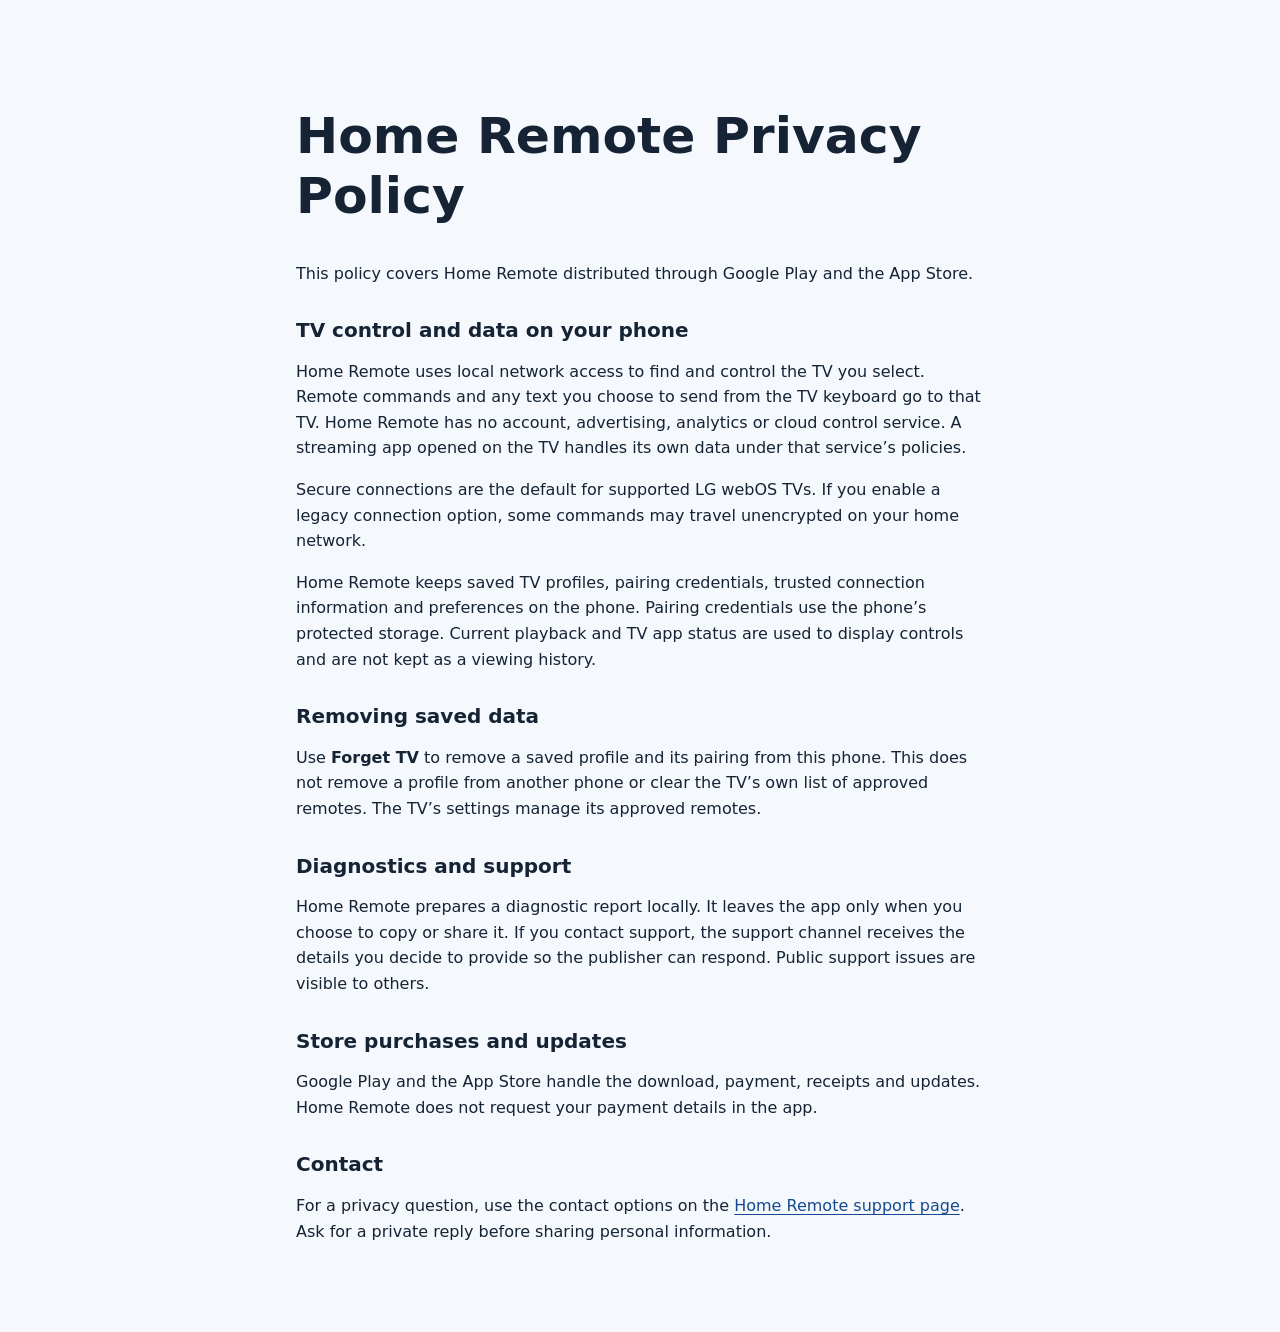
==== docs/privacy.html @ 386969fe "Add Home Remote support and privacy pages" ====
<!doctype html>
<html lang="en">
<head>
  <meta charset="utf-8">
  <meta name="viewport" content="width=device-width, initial-scale=1">
  <title>Home Remote Privacy Policy</title>
  <link rel="stylesheet" href="site.css">
</head>
<body>
  <main>
    <h1>Home Remote Privacy Policy</h1>
    <p>This policy covers Home Remote distributed through Google Play and the App Store.</p>

    <h2>TV control and data on your phone</h2>
    <p>Home Remote uses local network access to find and control the TV you select. Remote commands and any text you choose to send from the TV keyboard go to that TV. Home Remote has no account, advertising, analytics or cloud control service. A streaming app opened on the TV handles its own data under that service’s policies.</p>
    <p>Secure connections are the default for supported LG webOS TVs. If you enable a legacy connection option, some commands may travel unencrypted on your home network.</p>
    <p>Home Remote keeps saved TV profiles, pairing credentials, trusted connection information and preferences on the phone. Pairing credentials use the phone’s protected storage. Current playback and TV app status are used to display controls and are not kept as a viewing history.</p>

    <h2>Removing saved data</h2>
    <p>Use <b>Forget TV</b> to remove a saved profile and its pairing from this phone. This does not remove a profile from another phone or clear the TV’s own list of approved remotes. The TV’s settings manage its approved remotes.</p>

    <h2>Diagnostics and support</h2>
    <p>Home Remote prepares a diagnostic report locally. It leaves the app only when you choose to copy or share it. If you contact support, the support channel receives the details you decide to provide so the publisher can respond. Public support issues are visible to others.</p>

    <h2>Store purchases and updates</h2>
    <p>Google Play and the App Store handle the download, payment, receipts and updates. Home Remote does not request your payment details in the app.</p>

    <h2>Contact</h2>
    <p>For a privacy question, use the contact options on the <a href="index.html">Home Remote support page</a>. Ask for a private reply before sharing personal information.</p>
  </main>
</body>
</html>
---- docs/site.css ----
:root {
  color-scheme: light dark;
  font-family: system-ui, sans-serif;
  line-height: 1.6;
  color: light-dark(#152334, #eaf1fa);
  background: light-dark(#f5f8fc, #111a24);
}

main {
  max-width: 43rem;
  margin-inline: auto;
  padding: clamp(1.5rem, 5vw, 4rem);
}

h1, h2 { line-height: 1.2; }
h1 { font-size: clamp(2rem, 5vw, 3.15rem); }
h2 { margin-top: 2rem; font-size: 1.25rem; }
ol { padding-inline-start: 1.5rem; }
li + li { margin-top: 0.35rem; }
a { color: light-dark(#154a90, #9ec8ff); text-underline-offset: 0.16em; }
a:focus-visible { outline: 0.15rem solid currentColor; outline-offset: 0.2rem; }
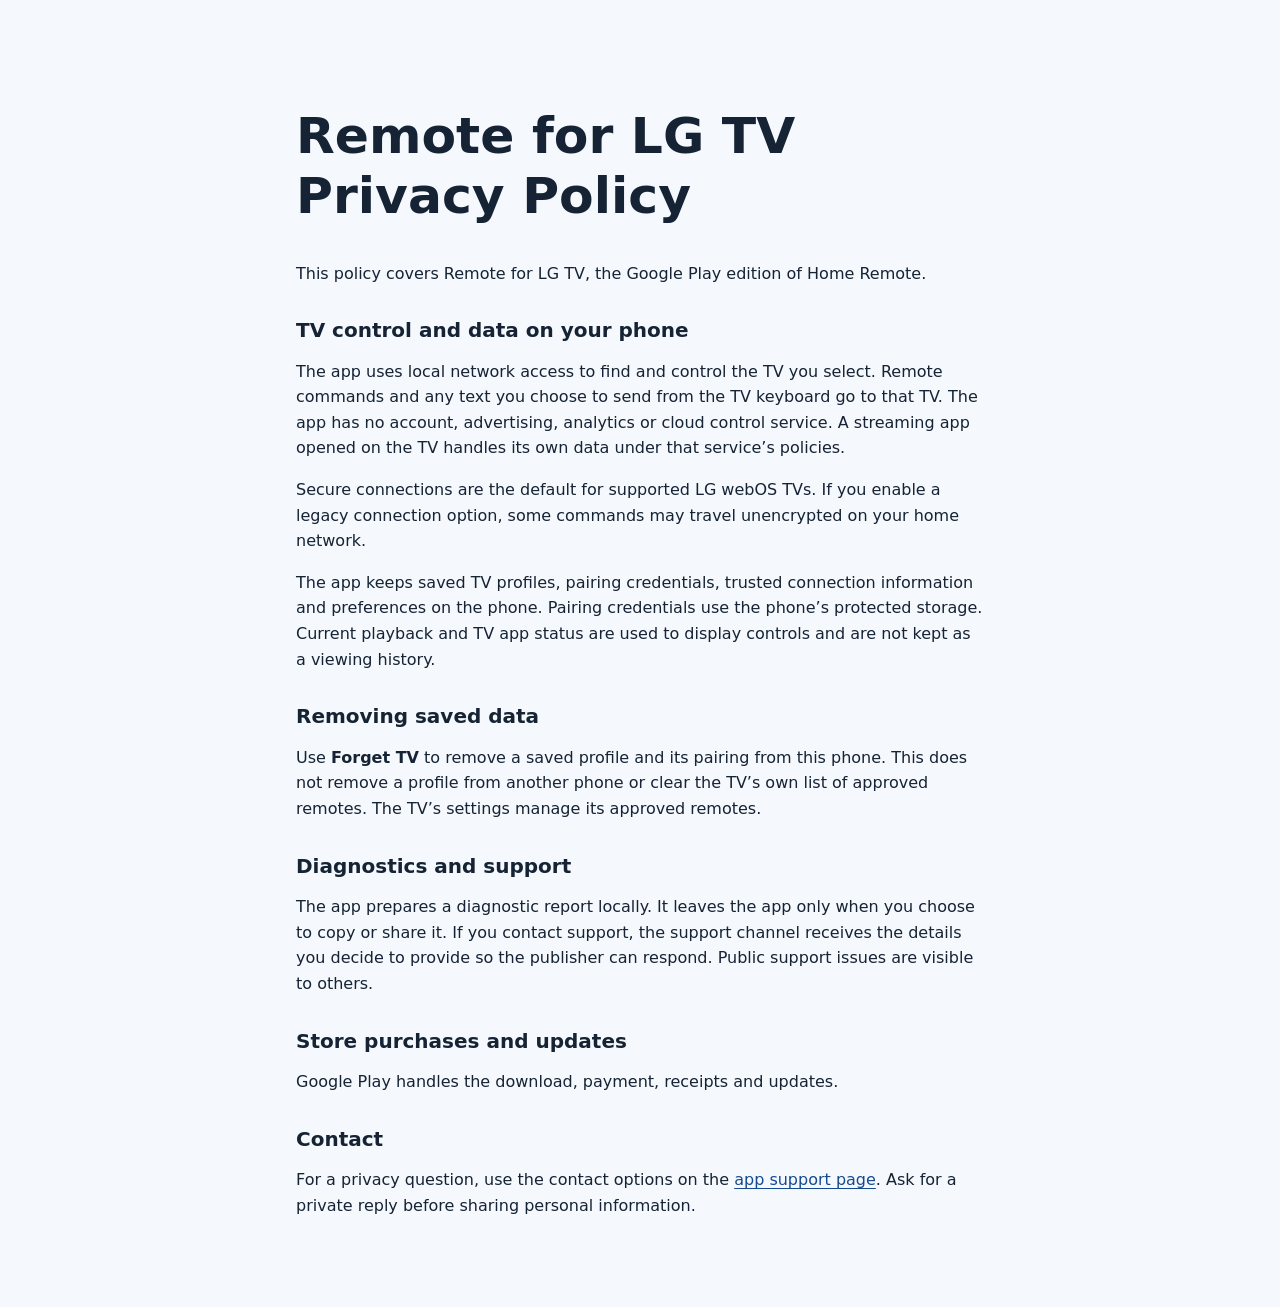
==== commit 65990567: "Update support pages for Remote for LG TV" ====
--- a/docs/privacy.html
+++ b/docs/privacy.html
@@ -3,30 +3,30 @@
 <head>
   <meta charset="utf-8">
   <meta name="viewport" content="width=device-width, initial-scale=1">
-  <title>Home Remote Privacy Policy</title>
+  <title>Remote for LG TV Privacy Policy</title>
   <link rel="stylesheet" href="site.css">
 </head>
 <body>
   <main>
-    <h1>Home Remote Privacy Policy</h1>
-    <p>This policy covers Home Remote distributed through Google Play and the App Store.</p>
+    <h1>Remote for LG TV Privacy Policy</h1>
+    <p>This policy covers Remote for LG TV, the Google Play edition of Home Remote.</p>
 
     <h2>TV control and data on your phone</h2>
-    <p>Home Remote uses local network access to find and control the TV you select. Remote commands and any text you choose to send from the TV keyboard go to that TV. Home Remote has no account, advertising, analytics or cloud control service. A streaming app opened on the TV handles its own data under that service’s policies.</p>
+    <p>The app uses local network access to find and control the TV you select. Remote commands and any text you choose to send from the TV keyboard go to that TV. The app has no account, advertising, analytics or cloud control service. A streaming app opened on the TV handles its own data under that service’s policies.</p>
     <p>Secure connections are the default for supported LG webOS TVs. If you enable a legacy connection option, some commands may travel unencrypted on your home network.</p>
-    <p>Home Remote keeps saved TV profiles, pairing credentials, trusted connection information and preferences on the phone. Pairing credentials use the phone’s protected storage. Current playback and TV app status are used to display controls and are not kept as a viewing history.</p>
+    <p>The app keeps saved TV profiles, pairing credentials, trusted connection information and preferences on the phone. Pairing credentials use the phone’s protected storage. Current playback and TV app status are used to display controls and are not kept as a viewing history.</p>
 
     <h2>Removing saved data</h2>
     <p>Use <b>Forget TV</b> to remove a saved profile and its pairing from this phone. This does not remove a profile from another phone or clear the TV’s own list of approved remotes. The TV’s settings manage its approved remotes.</p>
 
     <h2>Diagnostics and support</h2>
-    <p>Home Remote prepares a diagnostic report locally. It leaves the app only when you choose to copy or share it. If you contact support, the support channel receives the details you decide to provide so the publisher can respond. Public support issues are visible to others.</p>
+    <p>The app prepares a diagnostic report locally. It leaves the app only when you choose to copy or share it. If you contact support, the support channel receives the details you decide to provide so the publisher can respond. Public support issues are visible to others.</p>
 
     <h2>Store purchases and updates</h2>
-    <p>Google Play and the App Store handle the download, payment, receipts and updates. Home Remote does not request your payment details in the app.</p>
+    <p>Google Play handles the download, payment, receipts and updates.</p>
 
     <h2>Contact</h2>
-    <p>For a privacy question, use the contact options on the <a href="index.html">Home Remote support page</a>. Ask for a private reply before sharing personal information.</p>
+    <p>For a privacy question, use the contact options on the <a href="index.html">app support page</a>. Ask for a private reply before sharing personal information.</p>
   </main>
 </body>
 </html>
